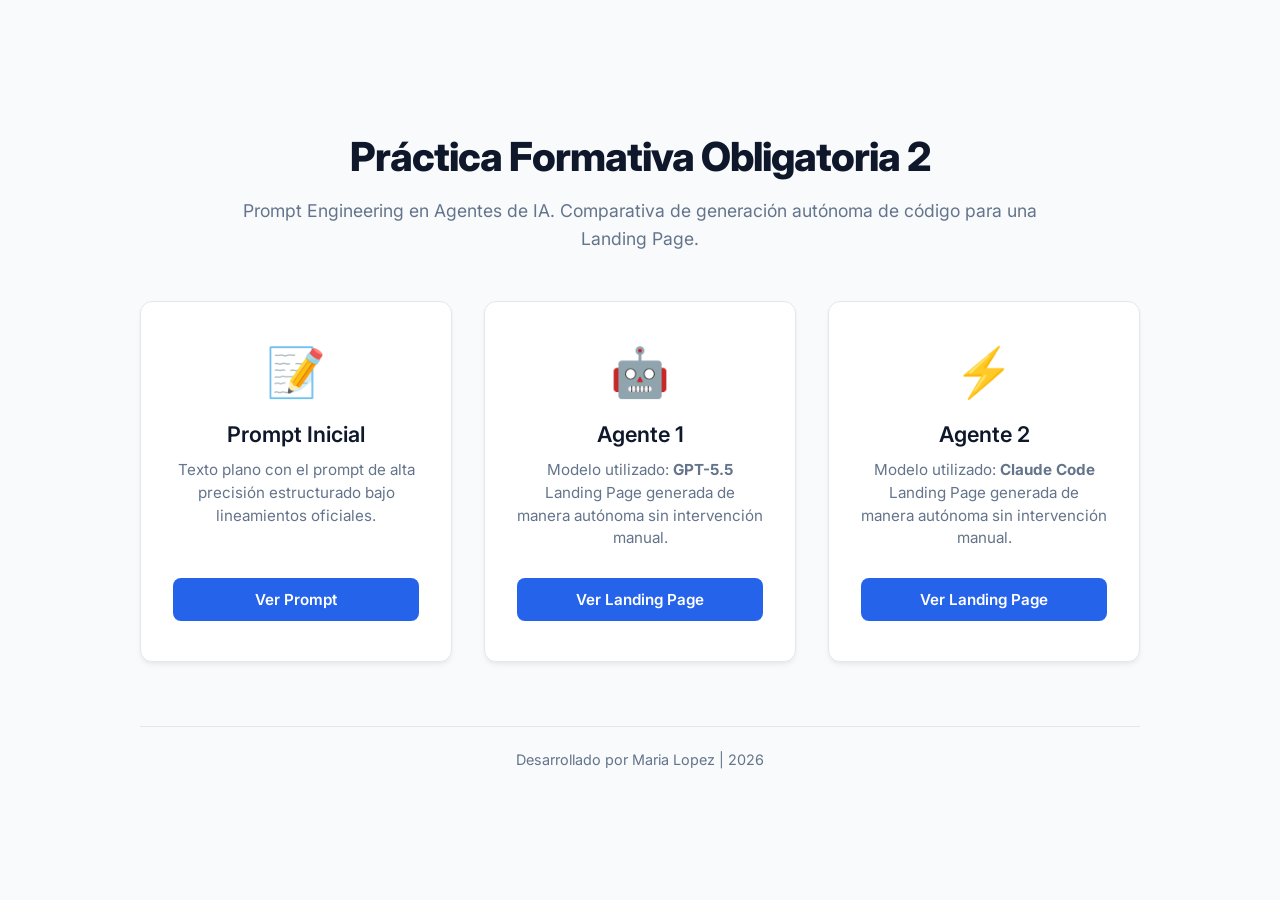
==== index.html @ b9f675fd "Primer commit - subida inicial del proyecto PFO2" ====
<!DOCTYPE html>
<html lang="es">
<head>
    <meta charset="UTF-8">
    <meta name="viewport" content="width=device-width, initial-scale=1.0">
    <title>PFO 2 - Prompt Engineering en Agentes de IA</title>
    <link href="https://fonts.googleapis.com/css2?family=Inter:wght@400;600;800&display=swap" rel="stylesheet">
    <link rel="stylesheet" href="styles.css">
</head>
<body>

    <header class="header">
        <h1>Práctica Formativa Obligatoria 2</h1>
        <p>Prompt Engineering en Agentes de IA. Comparativa de generación autónoma de código para una Landing Page.</p>
    </header>

    <main class="grid-container">
        
        <article class="card">
            <div class="card-icon">📝</div>
            <h2>Prompt Inicial</h2>
            <p>Texto plano con el prompt de alta precisión estructurado bajo lineamientos oficiales.</p>
            <a href="prompt.txt" target="_blank" class="btn">Ver Prompt</a>
        </article>

        <article class="card">
            <div class="card-icon">🤖</div>
            <h2>Agente 1</h2>
            <p>Modelo utilizado: <strong>GPT-5.5</strong><br>Landing Page generada de manera autónoma sin intervención manual.</p>
            <a href="agente1/index.html" class="btn">Ver Landing Page</a>
        </article>

        <article class="card">
            <div class="card-icon">⚡</div>
            <h2>Agente 2</h2>
            <p>Modelo utilizado: <strong>Claude Code</strong><br>Landing Page generada de manera autónoma sin intervención manual.</p>
            <a href="agente2/index.html" class="btn">Ver Landing Page</a>
        </article>

    </main>

    <footer class="footer">
        <p>Desarrollado por Maria Lopez | 2026</p>
    </footer>

</body>
</html>
---- styles.css ----
/* Variables de entorno para mantener la consistencia de colores */
:root {
    --primary: #2563eb;
    --primary-hover: #1d4ed8;
    --bg: #f8fafc;
    --card-bg: #ffffff;
    --text-main: #0f172a;
    --text-muted: #64748b;
    --border-color: #e2e8f0;
}

/* Reset básico y configuración global */
* {
    margin: 0;
    padding: 0;
    box-sizing: border-box;
    font-family: 'Inter', sans-serif;
}

body {
    background-color: var(--bg);
    color: var(--text-main);
    display: flex;
    flex-direction: column;
    align-items: center;
    justify-content: center;
    min-height: 100vh;
    padding: 2rem;
}

/* Estilos de la cabecera principal */
.header {
    text-align: center;
    margin-bottom: 3rem;
    max-width: 800px;
}

.header h1 {
    font-size: 2.5rem;
    font-weight: 800;
    margin-bottom: 1rem;
    color: var(--text-main);
    letter-spacing: -0.025em;
}

.header p {
    font-size: 1.1rem;
    color: var(--text-muted);
    line-height: 1.6;
}

/* Contenedor adaptativo en Grid para los tres accesos */
.grid-container {
    display: grid;
    grid-template-columns: repeat(auto-fit, minmax(300px, 1fr));
    gap: 2rem;
    width: 100%;
    max-width: 1000px;
}

/* Diseño moderno de tarjetas (Cards) */
.card {
    background: var(--card-bg);
    border: 1px solid var(--border-color);
    border-radius: 12px;
    padding: 2.5rem 2rem;
    text-align: center;
    box-shadow: 0 4px 6px -1px rgba(0, 0, 0, 0.05), 0 2px 4px -1px rgba(0, 0, 0, 0.03);
    transition: transform 0.3s cubic-bezier(0.4, 0, 0.2, 1), box-shadow 0.3s cubic-bezier(0.4, 0, 0.2, 1);
    display: flex;
    flex-direction: column;
    justify-content: space-between;
}

/* Efecto Hover dinámico para simular un entorno interactivo premium */
.card:hover {
    transform: translateY(-5px);
    box-shadow: 0 20px 25px -5px rgba(0, 0, 0, 0.1), 0 10px 10px -5px rgba(0, 0, 0, 0.04);
    border-color: #cbd5e1;
}

.card-icon {
    font-size: 3rem;
    margin-bottom: 1.25rem;
}

.card h2 {
    font-size: 1.35rem;
    font-weight: 600;
    margin-bottom: 0.75rem;
    color: var(--text-main);
}

.card p {
    color: var(--text-muted);
    font-size: 0.95rem;
    line-height: 1.5;
    margin-bottom: 1.75rem;
    flex-grow: 1;
}

/* Botones de llamadas a la acción (CTA) */
.btn {
    display: inline-block;
    background-color: var(--primary);
    color: #ffffff;
    padding: 0.75rem 1.5rem;
    border-radius: 8px;
    text-decoration: none;
    font-weight: 600;
    font-size: 0.95rem;
    transition: background-color 0.2s ease, transform 0.1s ease;
}

.btn:hover {
    background-color: var(--primary-hover);
}

.btn:active {
    transform: scale(0.98);
}

/* Pie de página */
.footer {
    margin-top: 4rem;
    text-align: center;
    color: var(--text-muted);
    font-size: 0.9rem;
    border-top: 1px solid var(--border-color);
    padding-top: 1.5rem;
    width: 100%;
    max-width: 1000px;
}

/* Media Queries para optimizar la experiencia en pantallas pequeñas (Mobile First) */
@media (max-width: 768px) {
    body {
        padding: 1rem;
    }
    
    .header h1 {
        font-size: 1.85rem;
    }
    
    .header p {
        font-size: 1rem;
    }
    
    .grid-container {
        gap: 1.5rem;
    }
}
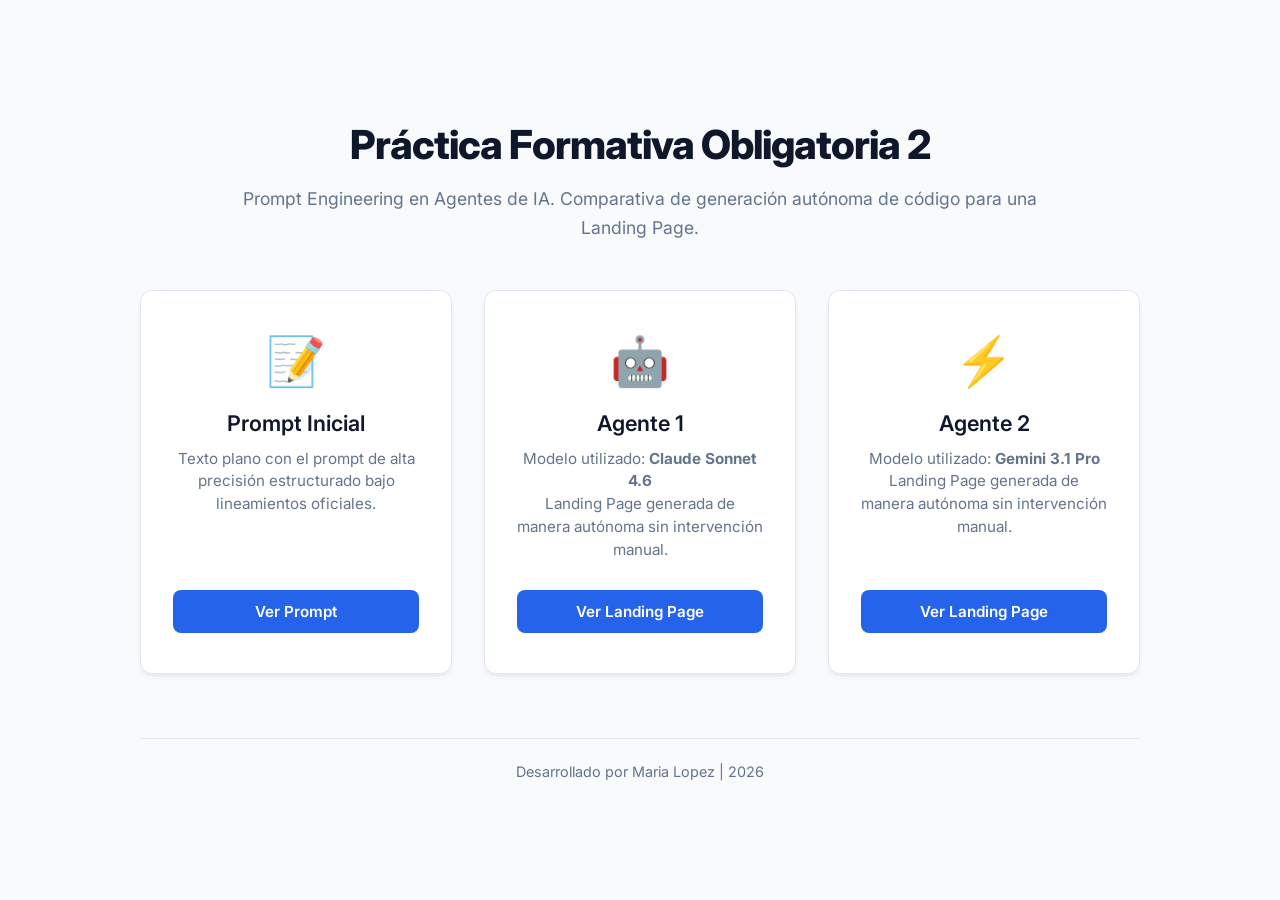
==== commit 6966c44d: "Agente 2: Landing Page Apex Motors (Light Theme) y actualiza index general" ====
--- a/index.html
+++ b/index.html
@@ -1,5 +1,6 @@
 <!DOCTYPE html>
 <html lang="es">
+
 <head>
     <meta charset="UTF-8">
     <meta name="viewport" content="width=device-width, initial-scale=1.0">
@@ -7,6 +8,7 @@
     <link href="https://fonts.googleapis.com/css2?family=Inter:wght@400;600;800&display=swap" rel="stylesheet">
     <link rel="stylesheet" href="styles.css">
 </head>
+
 <body>
 
     <header class="header">
@@ -15,25 +17,27 @@
     </header>
 
     <main class="grid-container">
-        
+
         <article class="card">
             <div class="card-icon">📝</div>
             <h2>Prompt Inicial</h2>
             <p>Texto plano con el prompt de alta precisión estructurado bajo lineamientos oficiales.</p>
-            <a href="prompt.txt" target="_blank" class="btn">Ver Prompt</a>
+            <a href="promt.html" class="btn">Ver Prompt</a>
         </article>
 
         <article class="card">
             <div class="card-icon">🤖</div>
             <h2>Agente 1</h2>
-            <p>Modelo utilizado: <strong>GPT-5.5</strong><br>Landing Page generada de manera autónoma sin intervención manual.</p>
+            <p>Modelo utilizado: <strong>Claude Sonnet 4.6</strong><br>Landing Page generada de manera autónoma sin
+                intervención manual.</p>
             <a href="agente1/index.html" class="btn">Ver Landing Page</a>
         </article>
 
         <article class="card">
             <div class="card-icon">⚡</div>
             <h2>Agente 2</h2>
-            <p>Modelo utilizado: <strong>Claude Code</strong><br>Landing Page generada de manera autónoma sin intervención manual.</p>
+            <p>Modelo utilizado: <strong>Gemini 3.1 Pro</strong><br>Landing Page generada de manera autónoma sin
+                intervención manual.</p>
             <a href="agente2/index.html" class="btn">Ver Landing Page</a>
         </article>
 
@@ -44,4 +48,5 @@
     </footer>
 
 </body>
+
 </html>
